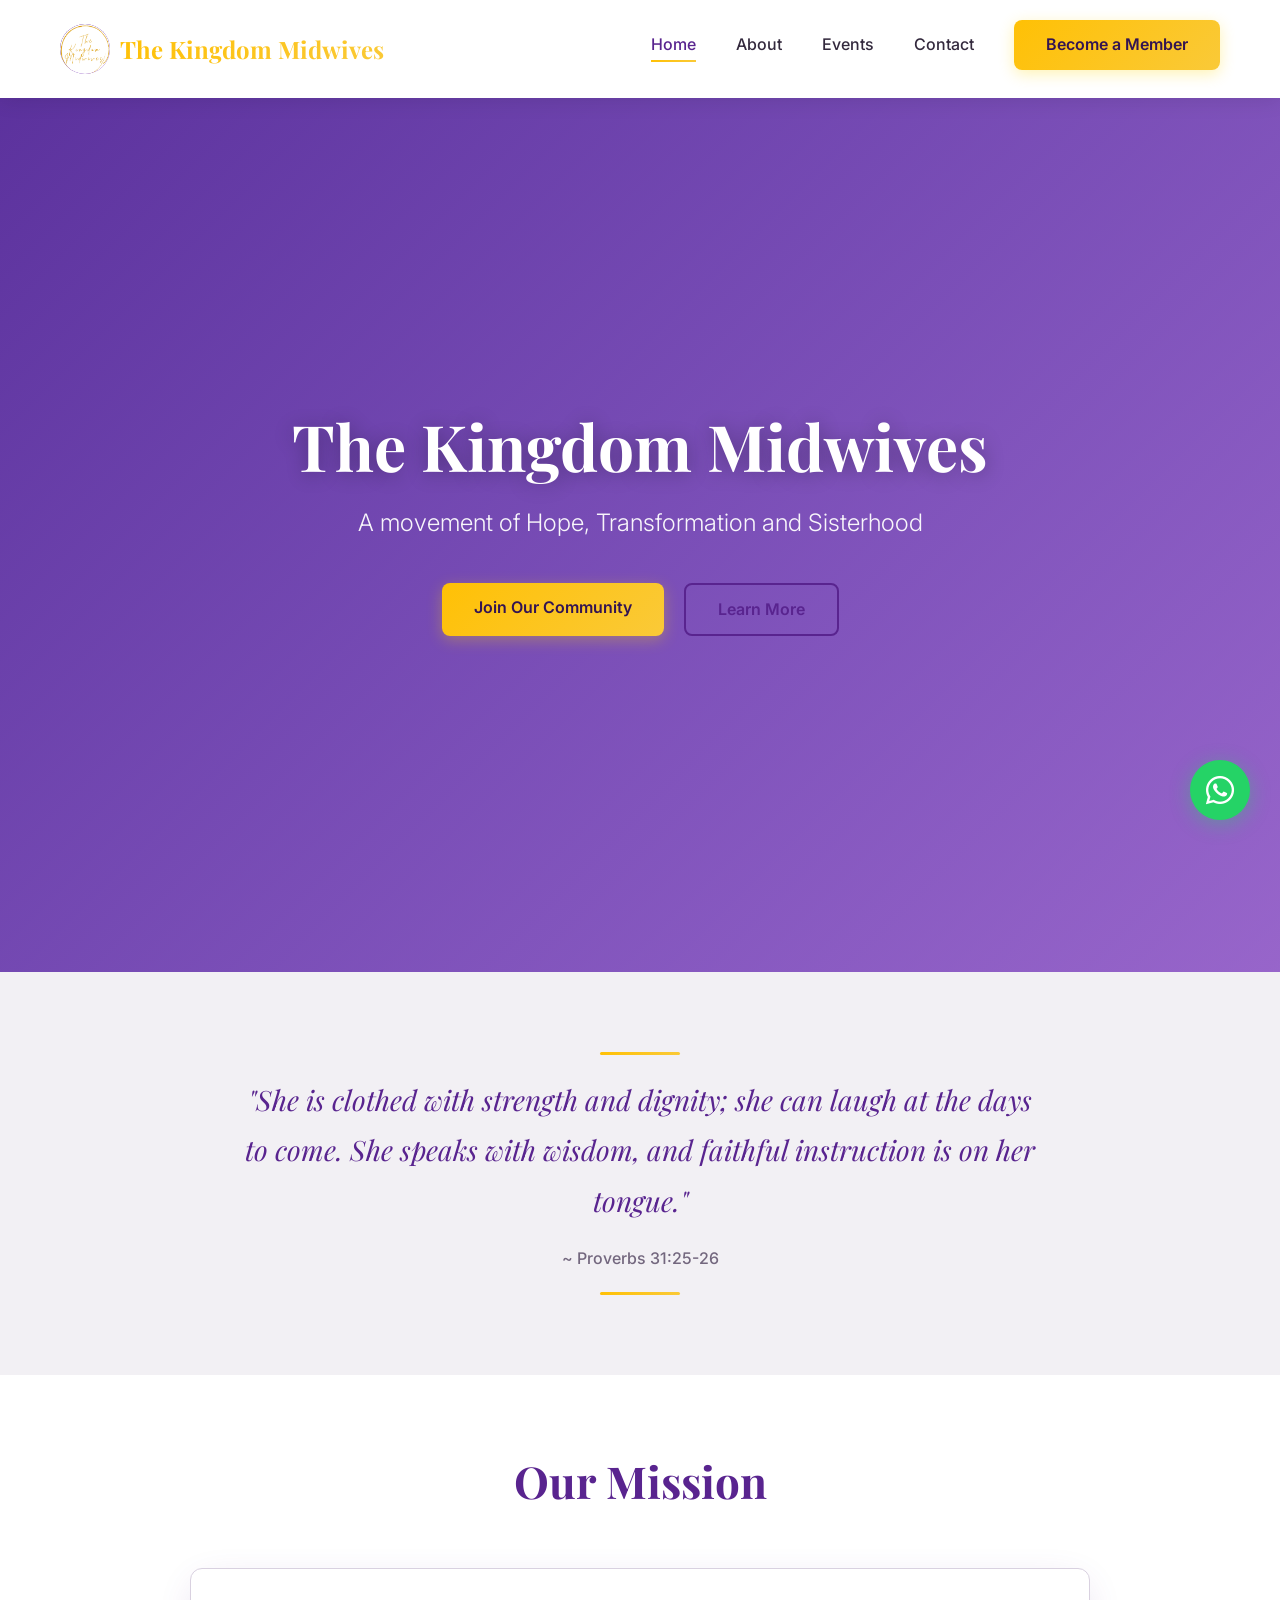
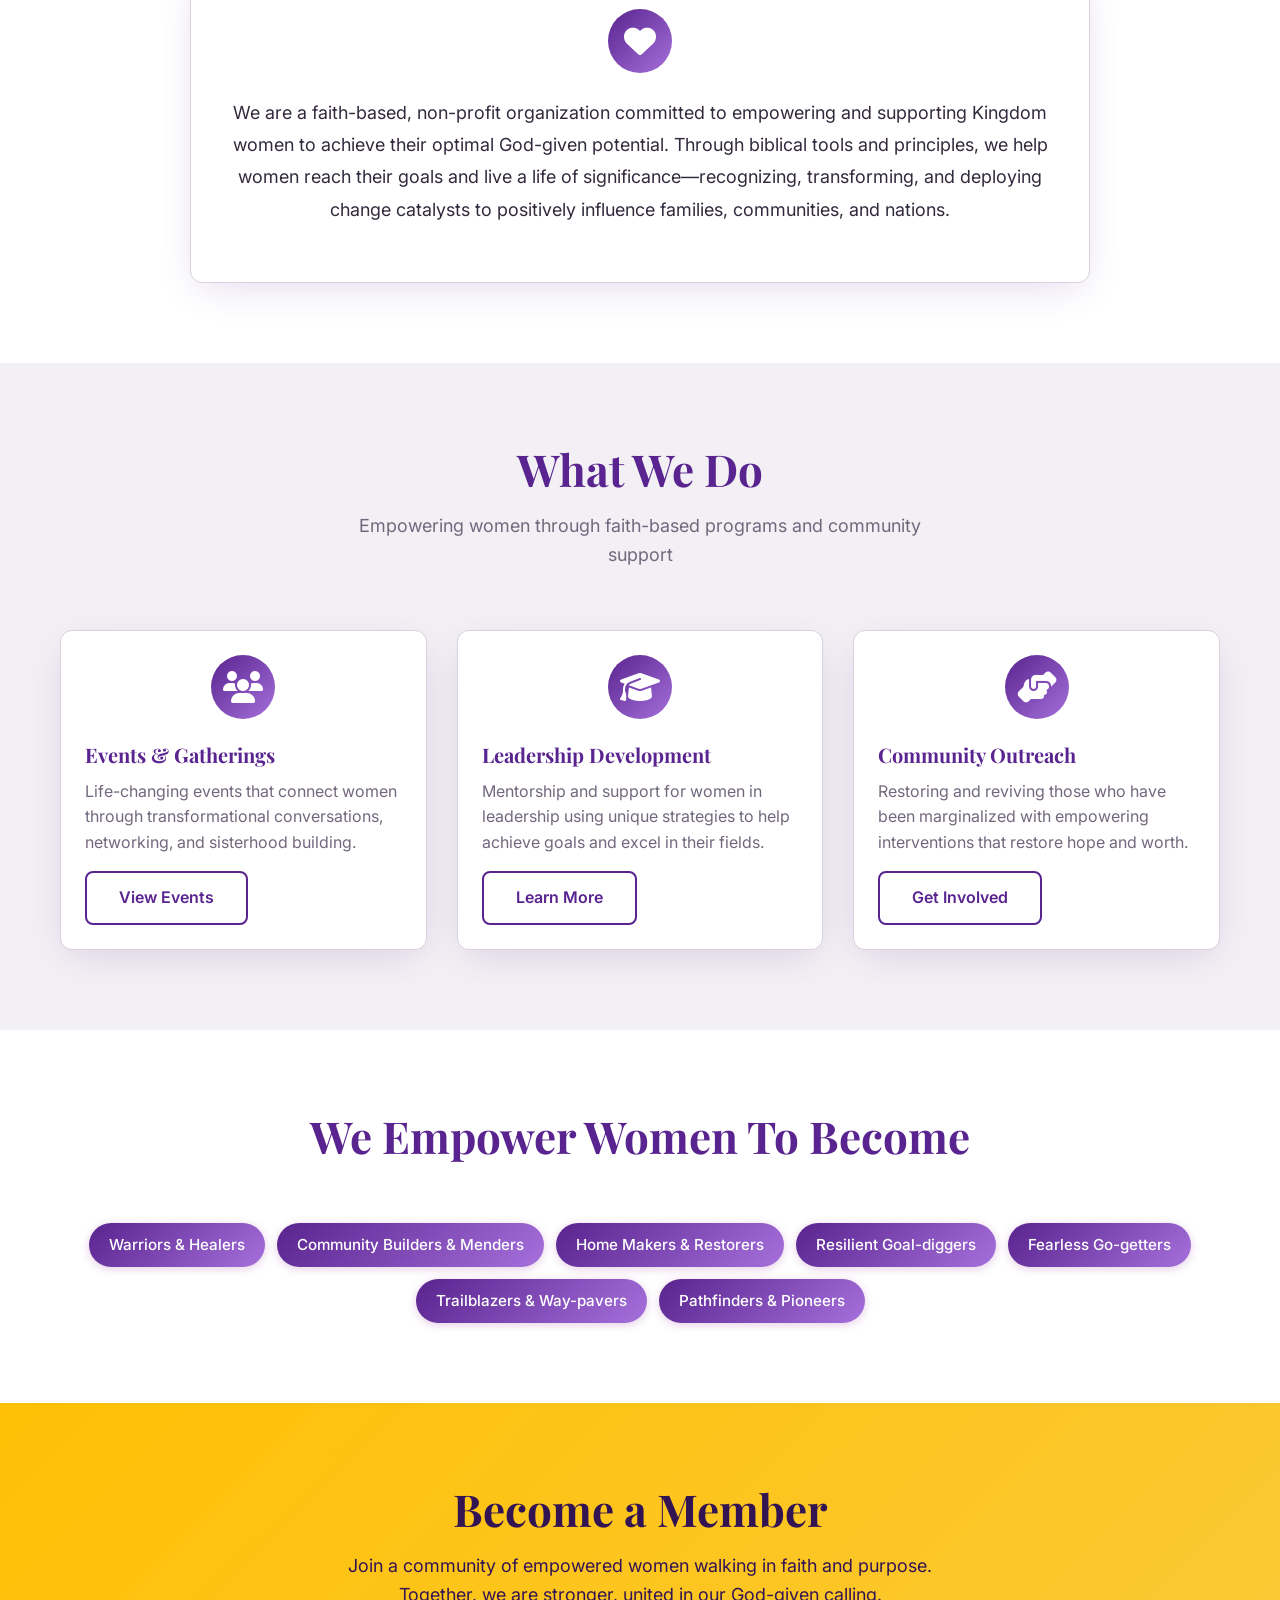
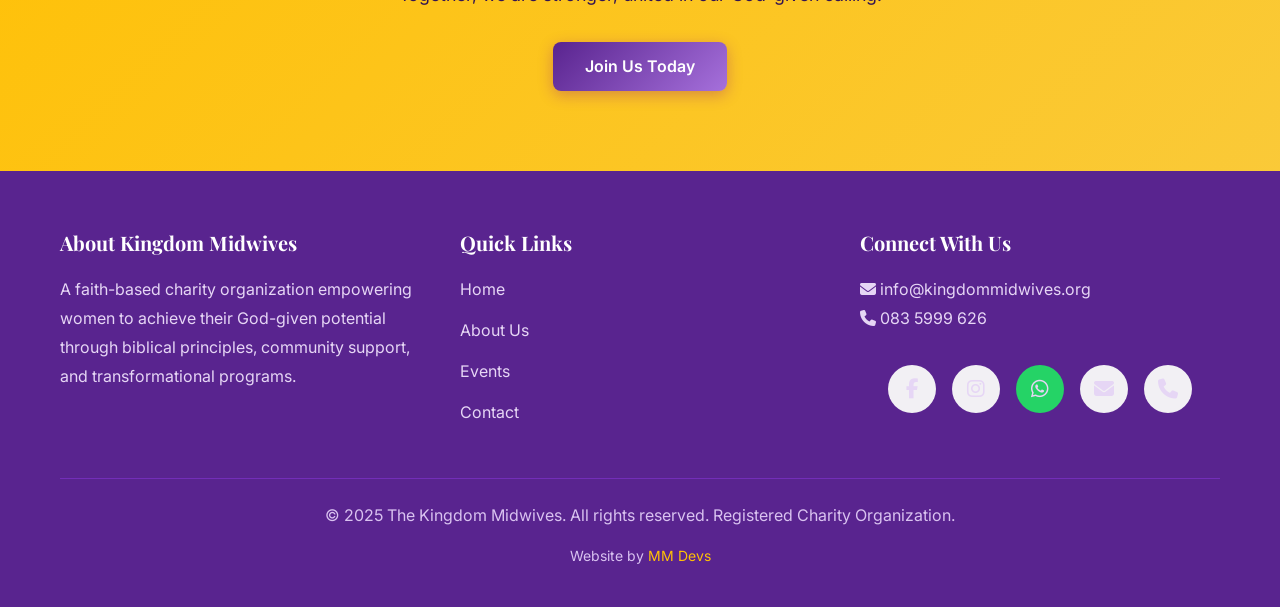
==== index.html @ 0df6bdac "Changes to be committed: 	new file:   .vscode/settings.json 	new file:   QUICK-START.md 	new file:  " ====
<!DOCTYPE html>
<html lang="en">
<head>
  <meta charset="UTF-8">
  <meta name="viewport" content="width=device-width, initial-scale=1.0">
  <meta name="description" content="Kingdom Midwives - Empowering women through faith, community, and service. A Christian charity NGO supporting women to achieve their God-given potential.">
  <meta name="keywords" content="Christian women's charity, women empowerment, faith-based NGO, Kingdom Midwives, women's ministry">
  <title>The Kingdom Midwives | A movement of Hope, Transformation and Sisterhood</title>

  <!-- Google Fonts -->
  <link href="https://fonts.googleapis.com/css2?family=Playfair+Display:wght@400;700&family=Inter:wght@300;400;600&display=swap" rel="stylesheet">

  <!-- Font Awesome Icons -->
  <link rel="stylesheet" href="https://cdnjs.cloudflare.com/ajax/libs/font-awesome/6.4.0/css/all.min.css">

  <!-- Stylesheets -->
  <link rel="stylesheet" href="css/styles.css">
  <link rel="stylesheet" href="css/responsive.css">
</head>
<body>

  <!-- Navigation Bar -->
  <nav class="navbar" role="navigation" aria-label="Main navigation">
    <div class="nav-container">
      <a href="index.html" class="nav-logo" aria-label="The Kingdom Midwives Home">
        <div class="logo-icon">
          <img src="assets/images/logos/logo.png" alt="The Kingdom Midwives Logo">
        </div>
        <span>The Kingdom Midwives</span>
      </a>

      <ul class="nav-menu" id="navMenu">
        <li><a href="index.html" class="nav-link active">Home</a></li>
        <li><a href="about.html" class="nav-link">About</a></li>
        <li><a href="events.html" class="nav-link">Events</a></li>
        <li><a href="contact.html" class="nav-link">Contact</a></li>
        <li><a href="contact.html" class="btn btn-secondary">Become a Member</a></li>
      </ul>

      <button class="mobile-menu-btn" id="mobileMenuBtn" aria-label="Toggle mobile menu" aria-expanded="false">
        <span></span>
        <span></span>
        <span></span>
      </button>
    </div>
  </nav>

  <!-- Hero Section -->
  <section class="hero" id="home">
    <div class="hero-background" aria-hidden="true"></div>
    <div class="hero-overlay" aria-hidden="true"></div>

    <div class="hero-content">
      <h1 class="hero-title">The Kingdom Midwives</h1>
      <p class="hero-subtitle">A movement of Hope, Transformation and Sisterhood</p>

      <div class="hero-cta">
        <a href="contact.html" class="btn btn-secondary">Join Our Community</a>
        <a href="about.html" class="btn btn-outline">Learn More</a>
      </div>
    </div>
  </section>

  <!-- Scripture Section -->
  <section class="scripture-section animate-on-scroll">
    <div class="container">
      <div class="accent-line"></div>
      <blockquote class="scripture-quote">
        "She is clothed with strength and dignity; she can laugh at the days to come.
        She speaks with wisdom, and faithful instruction is on her tongue."
      </blockquote>
      <p class="scripture-reference">~ Proverbs 31:25-26</p>
      <div class="accent-line"></div>
    </div>
  </section>

  <!-- Mission Statement Section -->
  <section class="section animate-on-scroll">
    <div class="container">
      <div class="section-header">
        <h2 class="section-title">Our Mission</h2>
      </div>

      <div class="mission-card card">
        <div class="mission-icon">
          <i class="fas fa-heart"></i>
        </div>
        <p class="mission-text">
          We are a faith-based, non-profit organization committed to empowering and supporting Kingdom women
          to achieve their optimal God-given potential. Through biblical tools and principles, we help women
          reach their goals and live a life of significance—recognizing, transforming, and deploying change
          catalysts to positively influence families, communities, and nations.
        </p>
      </div>
    </div>
  </section>

  <!-- What We Do Section -->
  <section class="section" style="background: hsl(var(--muted));">
    <div class="container">
      <div class="section-header">
        <h2 class="section-title">What We Do</h2>
        <p class="section-subtitle">
          Empowering women through faith-based programs and community support
        </p>
      </div>

      <div class="grid grid-3">
        <div class="card animate-on-scroll">
          <div class="mission-icon">
            <i class="fas fa-users"></i>
          </div>
          <h3 class="card-title">Events & Gatherings</h3>
          <p class="card-text">
            Life-changing events that connect women through transformational conversations,
            networking, and sisterhood building.
          </p>
          <a href="events.html" class="btn btn-outline">View Events</a>
        </div>

        <div class="card animate-on-scroll">
          <div class="mission-icon">
            <i class="fas fa-graduation-cap"></i>
          </div>
          <h3 class="card-title">Leadership Development</h3>
          <p class="card-text">
            Mentorship and support for women in leadership using unique strategies
            to help achieve goals and excel in their fields.
          </p>
          <a href="about.html#programs" class="btn btn-outline">Learn More</a>
        </div>

        <div class="card animate-on-scroll">
          <div class="mission-icon">
            <i class="fas fa-hands-helping"></i>
          </div>
          <h3 class="card-title">Community Outreach</h3>
          <p class="card-text">
            Restoring and reviving those who have been marginalized with empowering
            interventions that restore hope and worth.
          </p>
          <a href="about.html#programs" class="btn btn-outline">Get Involved</a>
        </div>
      </div>
    </div>
  </section>

  <!-- Vision Highlights -->
  <section class="section animate-on-scroll">
    <div class="container">
      <div class="section-header">
        <h2 class="section-title">We Empower Women To Become</h2>
      </div>

      <div class="badge-grid">
        <span class="badge">Warriors & Healers</span>
        <span class="badge">Community Builders & Menders</span>
        <span class="badge">Home Makers & Restorers</span>
        <span class="badge">Resilient Goal-diggers</span>
        <span class="badge">Fearless Go-getters</span>
        <span class="badge">Trailblazers & Way-pavers</span>
        <span class="badge">Pathfinders & Pioneers</span>
      </div>
    </div>
  </section>

  <!-- Call to Action Section -->
  <section class="cta-section animate-on-scroll">
    <div class="container">
      <h2>Become a Member</h2>
      <p class="cta-text">
        Join a community of empowered women walking in faith and purpose.
        Together, we are stronger, united in our God-given calling.
      </p>
      <a href="contact.html" class="btn btn-primary">Join Us Today</a>
    </div>
  </section>

  <!-- Footer -->
  <footer class="footer">
    <div class="container">
      <div class="footer-content">
        <!-- Column 1: About -->
        <div class="footer-section">
          <h3>About Kingdom Midwives</h3>
          <p>
            A faith-based charity organization empowering women to achieve their
            God-given potential through biblical principles, community support, and transformational programs.
          </p>
        </div>

        <!-- Column 2: Quick Links -->
        <div class="footer-section">
          <h3>Quick Links</h3>
          <ul class="footer-links">
            <li><a href="index.html">Home</a></li>
            <li><a href="about.html">About Us</a></li>
            <li><a href="events.html">Events</a></li>
            <li><a href="contact.html">Contact</a></li>
          </ul>
        </div>

        <!-- Column 3: Connect -->
        <div class="footer-section">
          <h3>Connect With Us</h3>
          <p>
            <i class="fas fa-envelope"></i> info@kingdommidwives.org<br>
            <i class="fas fa-phone"></i> 083 5999 626 
          </p>
          <div class="social-links">
            <a href="#" class="social-link" aria-label="Facebook">
              <i class="fab fa-facebook-f"></i>
            </a>
            <a href="#" class="social-link" aria-label="Instagram">
              <i class="fab fa-instagram"></i>
            </a>
            <a href="https://wa.me/27835999626" class="social-link" aria-label="WhatsApp" target="_blank" rel="noopener noreferrer" style="background: #25D366;">
              <i class="fab fa-whatsapp"></i>
            </a>
            <a href="mailto:info@kingdommidwives.org" class="social-link" aria-label="Email">
              <i class="fas fa-envelope"></i>
            </a>
            <a href="tel:+27835999626" class="social-link" aria-label="Phone">
              <i class="fas fa-phone"></i>
            </a>
          </div>
        </div>
      </div>

      <!-- Copyright Bar -->
      <div class="footer-bottom">
        <p>&copy; 2025 The Kingdom Midwives. All rights reserved. Registered Charity Organization.</p>
        <p style="margin-top: 8px; font-size: 0.875rem;">Website by <a href="https://mmdevs.co.za" target="_blank" rel="noopener noreferrer" style="color: hsl(var(--secondary)); text-decoration: none;">MM Devs</a></p>
      </div>
    </div>
  </footer>

  <!-- WhatsApp Float Button -->
  <a href="https://wa.me/27835999626?text=Hello%20The%20Kingdom%20Midwives!%20I%20would%20like%20to%20know%20more%20about%20your%20ministry."
     class="whatsapp-float"
     target="_blank"
     rel="noopener noreferrer"
     aria-label="Chat with us on WhatsApp">
    <span class="whatsapp-tooltip">Chat with us!</span>
    <i class="fab fa-whatsapp"></i>
  </a>

  <!-- JavaScript -->
  <script src="js/main.js"></script>

</body>
</html>
---- css/styles.css ----
/* ========================================
   Kingdom Midwives - Main Stylesheet
   ======================================== */

/* ========================================
   Design System & CSS Variables
   ======================================== */
:root {
  /* Primary Colors */
  --primary: 270 60% 35%;           /* Royal Purple */
  --primary-foreground: 0 0% 100%;  /* White text on purple */
  --primary-light: 270 60% 65%;     /* Lighter purple for gradients */

  /* Secondary Colors */
  --secondary: 45 100% 51%;         /* Gold */
  --secondary-foreground: 270 60% 20%; /* Dark purple text on gold */

  /* Accent */
  --accent: 45 95% 60%;             /* Light gold accent */
  --accent-foreground: 270 60% 20%;

  /* Neutrals */
  --background: 0 0% 100%;          /* White */
  --foreground: 270 20% 20%;        /* Dark text */
  --muted: 270 15% 95%;             /* Very light purple */
  --muted-foreground: 270 10% 45%;  /* Muted text */
  --border: 270 20% 85%;            /* Light border */

  /* Card */
  --card: 0 0% 100%;
  --card-foreground: 270 20% 20%;

  /* Design Tokens */
  --radius: 8px;
  --shadow-elegant: 0 10px 40px -10px hsl(270 60% 35% / 0.2);
  --shadow-glow: 0 0 40px hsl(270 60% 65% / 0.4);
  --gradient-primary: linear-gradient(135deg, hsl(270 60% 35%), hsl(270 60% 65%));
  --gradient-gold: linear-gradient(135deg, hsl(45 100% 51%), hsl(45 95% 60%));
  --transition-smooth: all 0.3s cubic-bezier(0.4, 0, 0.2, 1);

  /* Spacing */
  --section-padding: 80px;
  --component-spacing: 20px;
  --max-width: 1200px;
}

/* ========================================
   Base Styles & Reset
   ======================================== */
* {
  margin: 0;
  padding: 0;
  box-sizing: border-box;
}

html {
  scroll-behavior: smooth;
}

body {
  font-family: 'Inter', -apple-system, BlinkMacSystemFont, 'Segoe UI', sans-serif;
  font-size: 16px;
  line-height: 1.6;
  color: hsl(var(--foreground));
  background: hsl(var(--background));
  overflow-x: hidden;
}

/* ========================================
   Typography
   ======================================== */
h1, h2, h3, h4, h5, h6 {
  font-family: 'Playfair Display', Georgia, serif;
  font-weight: 700;
  line-height: 1.2;
  color: hsl(var(--primary));
  margin-bottom: 1rem;
}

h1 { font-size: 3.5rem; }
h2 { font-size: 2.75rem; }
h3 { font-size: 2rem; }
h4 { font-size: 1.5rem; }
h5 { font-size: 1.25rem; }
h6 { font-size: 1rem; }

p {
  margin-bottom: 1rem;
  font-weight: 400;
}

a {
  text-decoration: none;
  color: inherit;
  transition: var(--transition-smooth);
}

ul, ol {
  margin-left: 1.5rem;
  margin-bottom: 1rem;
}

li {
  margin-bottom: 0.5rem;
}

/* ========================================
   Layout Utilities
   ======================================== */
.container {
  max-width: var(--max-width);
  margin: 0 auto;
  padding: 0 20px;
}

.section {
  padding: var(--section-padding) 0;
}

.section-header {
  text-align: center;
  margin-bottom: 60px;
}

.section-title {
  margin-bottom: 16px;
}

.section-subtitle {
  font-size: 1.125rem;
  color: hsl(var(--muted-foreground));
  max-width: 600px;
  margin: 0 auto;
}

/* Gold Accent Line */
.accent-line {
  width: 80px;
  height: 3px;
  background: var(--gradient-gold);
  margin: 20px auto;
  border-radius: 2px;
}

/* ========================================
   Navigation Bar
   ======================================== */
.navbar {
  position: fixed;
  top: 0;
  left: 0;
  right: 0;
  background: hsl(var(--background));
  box-shadow: 0 2px 20px rgba(0, 0, 0, 0.1);
  z-index: 1000;
  transition: var(--transition-smooth);
}

.navbar.scrolled {
  box-shadow: 0 4px 30px rgba(0, 0, 0, 0.15);
}

.nav-container {
  display: flex;
  justify-content: space-between;
  align-items: center;
  padding: 20px;
  max-width: var(--max-width);
  margin: 0 auto;
}

.nav-logo {
  font-family: 'Playfair Display', serif;
  font-size: 1.5rem;
  font-weight: 700;
  display: flex;
  align-items: center;
  gap: 10px;
}

.nav-logo span {
  background: var(--gradient-gold);
  -webkit-background-clip: text;
  -webkit-text-fill-color: transparent;
  background-clip: text;
}

.nav-logo .logo-icon {
  width: 50px;
  height: 50px;
  background: var(--gradient-primary);
  border-radius: 50%;
  display: flex;
  align-items: center;
  justify-content: center;
  color: white;
  overflow: hidden;
  flex-shrink: 0;
}

.nav-logo .logo-icon img {
  width: 100%;
  height: 100%;
  object-fit: cover;
  border-radius: 50%;
}

.nav-menu {
  display: flex;
  list-style: none;
  gap: 40px;
  margin: 0;
  align-items: center;
}

.nav-link {
  font-weight: 500;
  color: hsl(var(--foreground));
  padding: 8px 0;
  position: relative;
}

.nav-link::after {
  content: '';
  position: absolute;
  bottom: 0;
  left: 0;
  width: 0;
  height: 2px;
  background: var(--gradient-gold);
  transition: width 0.3s ease;
}

.nav-link:hover::after,
.nav-link.active::after {
  width: 100%;
}

.nav-link.active {
  color: hsl(var(--primary));
}

/* Mobile Menu Button */
.mobile-menu-btn {
  display: none;
  flex-direction: column;
  gap: 5px;
  background: none;
  border: none;
  cursor: pointer;
  padding: 5px;
}

.mobile-menu-btn span {
  width: 25px;
  height: 3px;
  background: hsl(var(--primary));
  border-radius: 2px;
  transition: var(--transition-smooth);
}

.mobile-menu-btn.active span:nth-child(1) {
  transform: rotate(45deg) translate(8px, 8px);
}

.mobile-menu-btn.active span:nth-child(2) {
  opacity: 0;
}

.mobile-menu-btn.active span:nth-child(3) {
  transform: rotate(-45deg) translate(7px, -7px);
}

/* ========================================
   Buttons
   ======================================== */
.btn {
  display: inline-block;
  padding: 12px 32px;
  border-radius: var(--radius);
  font-weight: 600;
  font-size: 1rem;
  text-align: center;
  cursor: pointer;
  border: none;
  transition: var(--transition-smooth);
  font-family: 'Inter', sans-serif;
}

.btn-primary {
  background: var(--gradient-primary);
  color: hsl(var(--primary-foreground));
  box-shadow: 0 4px 15px rgba(128, 0, 128, 0.3);
}

.btn-primary:hover {
  transform: translateY(-2px);
  box-shadow: 0 6px 20px rgba(128, 0, 128, 0.4);
}

.btn-secondary {
  background: var(--gradient-gold);
  color: hsl(var(--secondary-foreground));
  box-shadow: 0 4px 15px rgba(255, 215, 0, 0.3);
}

.btn-secondary:hover {
  transform: translateY(-2px);
  box-shadow: 0 6px 20px rgba(255, 215, 0, 0.4);
}

.btn-outline {
  background: transparent;
  color: hsl(var(--primary));
  border: 2px solid hsl(var(--primary));
}

.btn-outline:hover {
  background: hsl(var(--primary));
  color: hsl(var(--primary-foreground));
}

/* ========================================
   Cards
   ======================================== */
.card {
  background: hsl(var(--card));
  border-radius: 12px;
  padding: 24px;
  box-shadow: var(--shadow-elegant);
  transition: var(--transition-smooth);
  border: 1px solid hsl(var(--border));
}

.card:hover {
  transform: translateY(-5px);
  box-shadow: 0 15px 50px -10px hsl(270 60% 35% / 0.3);
}

.card-image {
  width: 100%;
  height: 200px;
  object-fit: cover;
  border-radius: 8px;
  margin-bottom: 16px;
}

.card-title {
  font-size: 1.25rem;
  margin-bottom: 12px;
}

.card-text {
  color: hsl(var(--muted-foreground));
  margin-bottom: 16px;
}

/* ========================================
   Hero Section
   ======================================== */
.hero {
  position: relative;
  height: 100vh;
  display: flex;
  align-items: center;
  justify-content: center;
  text-align: center;
  color: white;
  overflow: hidden;
  margin-top: 72px;
}

.hero-background {
  position: absolute;
  top: 0;
  left: 0;
  width: 100%;
  height: 100%;
  background: linear-gradient(135deg, #667eea 0%, #764ba2 100%);
  z-index: -2;
}

.hero-overlay {
  position: absolute;
  top: 0;
  left: 0;
  width: 100%;
  height: 100%;
  background: linear-gradient(135deg, hsl(270 60% 35% / 0.85), hsl(270 60% 65% / 0.7));
  z-index: -1;
}

.hero-content {
  max-width: 800px;
  padding: 0 20px;
  animation: fadeInUp 1s ease-out;
}

.hero-title {
  font-size: 4rem;
  color: white;
  margin-bottom: 20px;
  text-shadow: 0 2px 20px rgba(0, 0, 0, 0.3);
}

.hero-subtitle {
  font-size: 1.5rem;
  margin-bottom: 40px;
  font-family: 'Inter', sans-serif;
  font-weight: 300;
  opacity: 0.95;
}

.hero-cta {
  display: flex;
  gap: 20px;
  justify-content: center;
  flex-wrap: wrap;
}

/* ========================================
   Grid Layouts
   ======================================== */
.grid {
  display: grid;
  gap: 30px;
}

.grid-2 {
  grid-template-columns: repeat(2, 1fr);
}

.grid-3 {
  grid-template-columns: repeat(3, 1fr);
}

.grid-4 {
  grid-template-columns: repeat(4, 1fr);
}

/* ========================================
   Scripture Section
   ======================================== */
.scripture-section {
  background: hsl(var(--muted));
  padding: 60px 0;
  text-align: center;
}

.scripture-quote {
  font-family: 'Playfair Display', serif;
  font-size: 1.75rem;
  font-style: italic;
  color: hsl(var(--primary));
  max-width: 800px;
  margin: 0 auto;
  line-height: 1.8;
}

.scripture-reference {
  font-family: 'Inter', sans-serif;
  font-size: 1rem;
  color: hsl(var(--muted-foreground));
  margin-top: 20px;
  font-weight: 500;
}

/* ========================================
   Mission Section
   ======================================== */
.mission-card {
  max-width: 900px;
  margin: 0 auto;
  text-align: center;
  padding: 40px;
}

.mission-icon {
  width: 64px;
  height: 64px;
  margin: 0 auto 24px;
  background: var(--gradient-primary);
  border-radius: 50%;
  display: flex;
  align-items: center;
  justify-content: center;
  color: white;
  font-size: 32px;
}

.mission-text {
  font-size: 1.125rem;
  line-height: 1.8;
  color: hsl(var(--foreground));
}

/* ========================================
   CTA Section
   ======================================== */
.cta-section {
  background: var(--gradient-gold);
  padding: 80px 0;
  text-align: center;
}

.cta-section h2 {
  color: hsl(var(--secondary-foreground));
  margin-bottom: 16px;
}

.cta-text {
  font-size: 1.125rem;
  color: hsl(var(--secondary-foreground));
  margin-bottom: 32px;
  max-width: 600px;
  margin-left: auto;
  margin-right: auto;
}

/* ========================================
   Team Section
   ======================================== */
.team-member {
  text-align: center;
}

.team-photo {
  width: 200px;
  height: 200px;
  border-radius: 50%;
  object-fit: cover;
  margin: 0 auto 16px;
  border: 4px solid hsl(var(--primary));
  box-shadow: var(--shadow-elegant);
}

.team-name {
  font-size: 1.25rem;
  margin-bottom: 8px;
}

.team-role {
  color: hsl(var(--muted-foreground));
  font-size: 0.95rem;
}

/* ========================================
   Event Cards
   ======================================== */
.event-card {
  display: flex;
  flex-direction: column;
  height: 100%;
}

.event-image {
  width: 100%;
  height: 250px;
  object-fit: cover;
  border-radius: 8px;
  margin-bottom: 20px;
}

.event-date {
  display: inline-block;
  background: var(--gradient-primary);
  color: white;
  padding: 6px 16px;
  border-radius: 20px;
  font-size: 0.875rem;
  margin-bottom: 12px;
  font-weight: 600;
}

.event-location {
  color: hsl(var(--muted-foreground));
  font-size: 0.95rem;
  margin-bottom: 12px;
  display: flex;
  align-items: center;
  gap: 8px;
}

.event-description {
  flex-grow: 1;
  margin-bottom: 20px;
}

/* ========================================
   Contact Form
   ======================================== */
.contact-section {
  display: grid;
  grid-template-columns: 1fr 1fr;
  gap: 60px;
  align-items: start;
}

.form-group {
  margin-bottom: 24px;
}

.form-label {
  display: block;
  margin-bottom: 8px;
  font-weight: 500;
  color: hsl(var(--foreground));
}

.form-input,
.form-textarea,
.form-select {
  width: 100%;
  padding: 12px;
  border: 1px solid hsl(var(--border));
  border-radius: var(--radius);
  font-family: 'Inter', sans-serif;
  font-size: 1rem;
  transition: var(--transition-smooth);
  background: hsl(var(--background));
}

.form-input:focus,
.form-textarea:focus,
.form-select:focus {
  outline: none;
  border-color: hsl(var(--primary));
  box-shadow: 0 0 0 3px hsl(270 60% 35% / 0.1);
}

.form-textarea {
  min-height: 150px;
  resize: vertical;
}

.form-error {
  color: #dc2626;
  font-size: 0.875rem;
  margin-top: 4px;
  display: none;
}

.form-error.active {
  display: block;
}

/* Contact Info Card */
.contact-info-card {
  position: sticky;
  top: 100px;
}

.contact-info-item {
  display: flex;
  align-items: start;
  gap: 16px;
  margin-bottom: 24px;
}

.contact-icon {
  width: 48px;
  height: 48px;
  background: var(--gradient-primary);
  border-radius: 50%;
  display: flex;
  align-items: center;
  justify-content: center;
  color: white;
  font-size: 20px;
  flex-shrink: 0;
}

.contact-info-text h4 {
  font-size: 1rem;
  margin-bottom: 4px;
}

.contact-info-text p {
  margin: 0;
  color: hsl(var(--muted-foreground));
}

/* ========================================
   Social Media Links
   ======================================== */
.social-links {
  display: flex;
  gap: 16px;
  justify-content: center;
  margin-top: 32px;
}

.social-link {
  width: 48px;
  height: 48px;
  border-radius: 50%;
  background: hsl(var(--muted));
  display: flex;
  align-items: center;
  justify-content: center;
  color: hsl(var(--primary));
  font-size: 20px;
  transition: var(--transition-smooth);
}

.social-link:hover {
  background: var(--gradient-primary);
  color: white;
  transform: translateY(-3px);
  box-shadow: var(--shadow-elegant);
}

/* ========================================
   Footer
   ======================================== */
.footer {
  background: hsl(var(--primary));
  color: hsl(var(--primary-foreground));
  padding: 60px 0 0;
}

.footer-content {
  display: grid;
  grid-template-columns: repeat(3, 1fr);
  gap: 40px;
  margin-bottom: 40px;
}

.footer-section h3 {
  color: hsl(var(--primary-foreground));
  font-size: 1.25rem;
  margin-bottom: 20px;
}

.footer-section p,
.footer-section a {
  color: hsl(270 60% 90%);
  line-height: 1.8;
}

.footer-links {
  list-style: none;
  margin: 0;
}

.footer-links li {
  margin-bottom: 12px;
}

.footer-links a:hover {
  color: hsl(var(--secondary));
}

.footer-bottom {
  border-top: 1px solid hsl(270 60% 45%);
  padding: 24px 0;
  text-align: center;
  color: hsl(270 60% 85%);
}

/* ========================================
   Badges / Pills
   ======================================== */
.badge-grid {
  display: flex;
  flex-wrap: wrap;
  gap: 12px;
  justify-content: center;
}

.badge {
  background: var(--gradient-primary);
  color: white;
  padding: 10px 20px;
  border-radius: 25px;
  font-size: 0.95rem;
  font-weight: 500;
  box-shadow: 0 2px 10px rgba(128, 0, 128, 0.2);
}

/* ========================================
   Animations
   ======================================== */
@keyframes fadeInUp {
  from {
    opacity: 0;
    transform: translateY(30px);
  }
  to {
    opacity: 1;
    transform: translateY(0);
  }
}

@keyframes fadeIn {
  from {
    opacity: 0;
  }
  to {
    opacity: 1;
  }
}

.fade-in {
  animation: fadeIn 0.8s ease-out;
}

.animate-on-scroll {
  opacity: 0;
  transform: translateY(20px);
  transition: opacity 0.6s ease-out, transform 0.6s ease-out;
}

.animate-on-scroll.fade-in {
  opacity: 1;
  transform: translateY(0);
}

/* ========================================
   WhatsApp Integration
   ======================================== */
.whatsapp-float {
  position: fixed;
  bottom: 80px;
  right: 30px;
  width: 60px;
  height: 60px;
  background: #25D366;
  border-radius: 50%;
  display: flex;
  align-items: center;
  justify-content: center;
  box-shadow: 0 4px 20px rgba(37, 211, 102, 0.4);
  z-index: 998;
  transition: var(--transition-smooth);
  cursor: pointer;
  text-decoration: none;
  animation: whatsapp-pulse 2s infinite;
}

.whatsapp-float:hover {
  transform: scale(1.1) translateY(-3px);
  box-shadow: 0 6px 25px rgba(37, 211, 102, 0.5);
}

.whatsapp-float i {
  color: white;
  font-size: 32px;
}

.whatsapp-tooltip {
  position: absolute;
  right: 70px;
  top: 50%;
  transform: translateY(-50%);
  background: white;
  padding: 8px 16px;
  border-radius: 8px;
  box-shadow: 0 2px 10px rgba(0, 0, 0, 0.1);
  white-space: nowrap;
  opacity: 0;
  visibility: hidden;
  transition: var(--transition-smooth);
  font-size: 0.9rem;
  color: hsl(var(--foreground));
  font-weight: 500;
}

.whatsapp-float:hover .whatsapp-tooltip {
  opacity: 1;
  visibility: visible;
  right: 75px;
}

@keyframes whatsapp-pulse {
  0%, 100% {
    box-shadow: 0 4px 20px rgba(37, 211, 102, 0.4);
  }
  50% {
    box-shadow: 0 4px 30px rgba(37, 211, 102, 0.7);
  }
}

/* WhatsApp Link in Contact Info */
.whatsapp-link {
  color: #25D366;
  transition: var(--transition-smooth);
  display: inline-flex;
  align-items: center;
  gap: 8px;
}

.whatsapp-link:hover {
  color: #128C7E;
  transform: translateX(3px);
}

/* ========================================
   Utility Classes
   ======================================== */
.text-center { text-align: center; }
.text-left { text-align: left; }
.text-right { text-align: right; }

.mt-1 { margin-top: 8px; }
.mt-2 { margin-top: 16px; }
.mt-3 { margin-top: 24px; }
.mt-4 { margin-top: 32px; }
.mt-5 { margin-top: 40px; }

.mb-1 { margin-bottom: 8px; }
.mb-2 { margin-bottom: 16px; }
.mb-3 { margin-bottom: 24px; }
.mb-4 { margin-bottom: 32px; }
.mb-5 { margin-bottom: 40px; }

.flex { display: flex; }
.flex-center { display: flex; justify-content: center; align-items: center; }
.gap-1 { gap: 8px; }
.gap-2 { gap: 16px; }
.gap-3 { gap: 24px; }

.hidden { display: none; }

/* ========================================
   Accessibility
   ======================================== */
.sr-only {
  position: absolute;
  width: 1px;
  height: 1px;
  padding: 0;
  margin: -1px;
  overflow: hidden;
  clip: rect(0, 0, 0, 0);
  white-space: nowrap;
  border-width: 0;
}

/* Focus styles for keyboard navigation */
a:focus-visible,
button:focus-visible,
input:focus-visible,
textarea:focus-visible,
select:focus-visible {
  outline: 3px solid hsl(var(--secondary));
  outline-offset: 2px;
}

/* ========================================
   Programs List
   ======================================== */
.programs-list {
  max-width: 900px;
  margin: 0 auto;
}

.program-item {
  margin-bottom: 40px;
  padding-bottom: 40px;
  border-bottom: 1px solid hsl(var(--border));
}

.program-item:last-child {
  border-bottom: none;
}

.program-number {
  display: inline-block;
  width: 40px;
  height: 40px;
  background: var(--gradient-primary);
  color: white;
  border-radius: 50%;
  text-align: center;
  line-height: 40px;
  font-weight: 700;
  margin-bottom: 16px;
}

.program-title {
  font-size: 1.5rem;
  margin-bottom: 12px;
}

.program-description {
  color: hsl(var(--foreground));
  line-height: 1.8;
}

.program-scripture {
  font-style: italic;
  color: hsl(var(--muted-foreground));
  margin-top: 12px;
  padding-left: 20px;
  border-left: 3px solid hsl(var(--secondary));
}
---- css/responsive.css ----
/* ========================================
   Kingdom Midwives - Responsive Styles
   Mobile-First Responsive Design
   ======================================== */

/* ========================================
   Tablet Styles (768px and below)
   ======================================== */
@media (max-width: 768px) {
  /* Typography adjustments */
  h1 { font-size: 2.5rem; }
  h2 { font-size: 2rem; }
  h3 { font-size: 1.5rem; }
  h4 { font-size: 1.25rem; }

  /* Hero Section */
  .hero {
    height: 80vh;
    margin-top: 60px;
  }

  .hero-title {
    font-size: 2.5rem;
  }

  .hero-subtitle {
    font-size: 1.125rem;
  }

  .hero-cta {
    flex-direction: column;
    align-items: center;
  }

  /* Navigation */
  .nav-menu {
    position: fixed;
    top: 72px;
    left: -100%;
    width: 100%;
    height: calc(100vh - 72px);
    background: hsl(var(--background));
    flex-direction: column;
    padding: 40px 20px;
    gap: 20px;
    transition: left 0.3s ease;
    box-shadow: 0 10px 30px rgba(0, 0, 0, 0.1);
    align-items: flex-start;
  }

  .nav-menu.active {
    left: 0;
  }

  .mobile-menu-btn {
    display: flex;
  }

  .nav-link {
    font-size: 1.125rem;
    width: 100%;
  }

  /* Grids */
  .grid-2,
  .grid-3,
  .grid-4 {
    grid-template-columns: 1fr;
  }

  /* Contact Section */
  .contact-section {
    grid-template-columns: 1fr;
    gap: 40px;
  }

  .contact-info-card {
    position: static;
  }

  /* Footer */
  .footer-content {
    grid-template-columns: 1fr;
    gap: 40px;
  }

  /* Section Padding */
  :root {
    --section-padding: 60px;
  }

  /* Cards */
  .card {
    padding: 20px;
  }

  /* Scripture Quote */
  .scripture-quote {
    font-size: 1.375rem;
  }

  /* Team Photos */
  .team-photo {
    width: 150px;
    height: 150px;
  }

  /* CTA Section */
  .cta-section {
    padding: 60px 0;
  }

  /* Event Cards */
  .event-image {
    height: 200px;
  }

  /* Programs */
  .program-item {
    margin-bottom: 32px;
    padding-bottom: 32px;
  }
}

/* ========================================
   Mobile Styles (480px and below)
   ======================================== */
@media (max-width: 480px) {
  /* Typography */
  h1 { font-size: 2rem; }
  h2 { font-size: 1.75rem; }
  h3 { font-size: 1.25rem; }

  /* Container */
  .container {
    padding: 0 16px;
  }

  /* Hero */
  .hero-title {
    font-size: 2rem;
  }

  .hero-subtitle {
    font-size: 1rem;
  }

  /* Buttons */
  .btn {
    padding: 10px 24px;
    font-size: 0.95rem;
    width: 100%;
  }

  .hero-cta .btn {
    width: 100%;
  }

  /* Nav Logo */
  .nav-logo {
    font-size: 1.25rem;
  }

  /* Section Header */
  .section-header {
    margin-bottom: 40px;
  }

  .section-title {
    font-size: 1.75rem;
  }

  .section-subtitle {
    font-size: 1rem;
  }

  /* Cards */
  .card {
    padding: 16px;
  }

  /* Team */
  .team-photo {
    width: 120px;
    height: 120px;
  }

  /* Social Links */
  .social-links {
    gap: 12px;
  }

  .social-link {
    width: 42px;
    height: 42px;
    font-size: 18px;
  }

  /* Footer */
  .footer {
    padding: 40px 0 0;
  }

  .footer-section h3 {
    font-size: 1.125rem;
  }

  /* Mission Card */
  .mission-card {
    padding: 24px 16px;
  }

  .mission-text {
    font-size: 1rem;
  }

  /* Scripture */
  .scripture-quote {
    font-size: 1.125rem;
  }

  /* Badge Grid */
  .badge-grid {
    gap: 8px;
  }

  .badge {
    font-size: 0.875rem;
    padding: 8px 16px;
  }

  /* Contact Info */
  .contact-icon {
    width: 40px;
    height: 40px;
    font-size: 18px;
  }

  /* Event Cards */
  .event-image {
    height: 180px;
  }

  /* Section Padding */
  :root {
    --section-padding: 40px;
  }

  /* Form */
  .form-input,
  .form-textarea,
  .form-select {
    font-size: 16px; /* Prevents zoom on iOS */
  }

  /* WhatsApp Float Button */
  .whatsapp-float {
    width: 50px;
    height: 50px;
    bottom: 70px;
    right: 20px;
  }

  .whatsapp-float i {
    font-size: 26px;
  }

  .whatsapp-tooltip {
    display: none; /* Hide tooltip on mobile */
  }
}

/* ========================================
   Large Desktop (1400px and above)
   ======================================== */
@media (min-width: 1400px) {
  :root {
    --max-width: 1320px;
  }

  .hero-title {
    font-size: 4.5rem;
  }

  h2 {
    font-size: 3rem;
  }
}

/* ========================================
   Print Styles
   ======================================== */
@media print {
  .navbar,
  .mobile-menu-btn,
  .hero-cta,
  .cta-section,
  .footer,
  .btn {
    display: none;
  }

  body {
    color: black;
    background: white;
  }

  a {
    text-decoration: underline;
  }

  .card {
    box-shadow: none;
    border: 1px solid #ddd;
    page-break-inside: avoid;
  }
}

/* ========================================
   Reduced Motion
   ======================================== */
@media (prefers-reduced-motion: reduce) {
  *,
  *::before,
  *::after {
    animation-duration: 0.01ms !important;
    animation-iteration-count: 1 !important;
    transition-duration: 0.01ms !important;
  }

  html {
    scroll-behavior: auto;
  }
}

/* ========================================
   Dark Mode Support (Optional)
   ======================================== */
@media (prefers-color-scheme: dark) {
  /* Uncomment to enable dark mode */
  /*
  :root {
    --background: 270 20% 10%;
    --foreground: 0 0% 95%;
    --card: 270 20% 15%;
    --card-foreground: 0 0% 95%;
    --muted: 270 15% 20%;
    --muted-foreground: 270 10% 70%;
    --border: 270 20% 25%;
  }

  .hero-background {
    filter: brightness(0.7);
  }
  */
}

/* ========================================
   Landscape Mobile Adjustments
   ======================================== */
@media (max-height: 500px) and (orientation: landscape) {
  .hero {
    height: auto;
    min-height: 100vh;
    padding: 100px 0 60px;
  }

  .nav-menu {
    height: auto;
    max-height: calc(100vh - 72px);
    overflow-y: auto;
  }
}
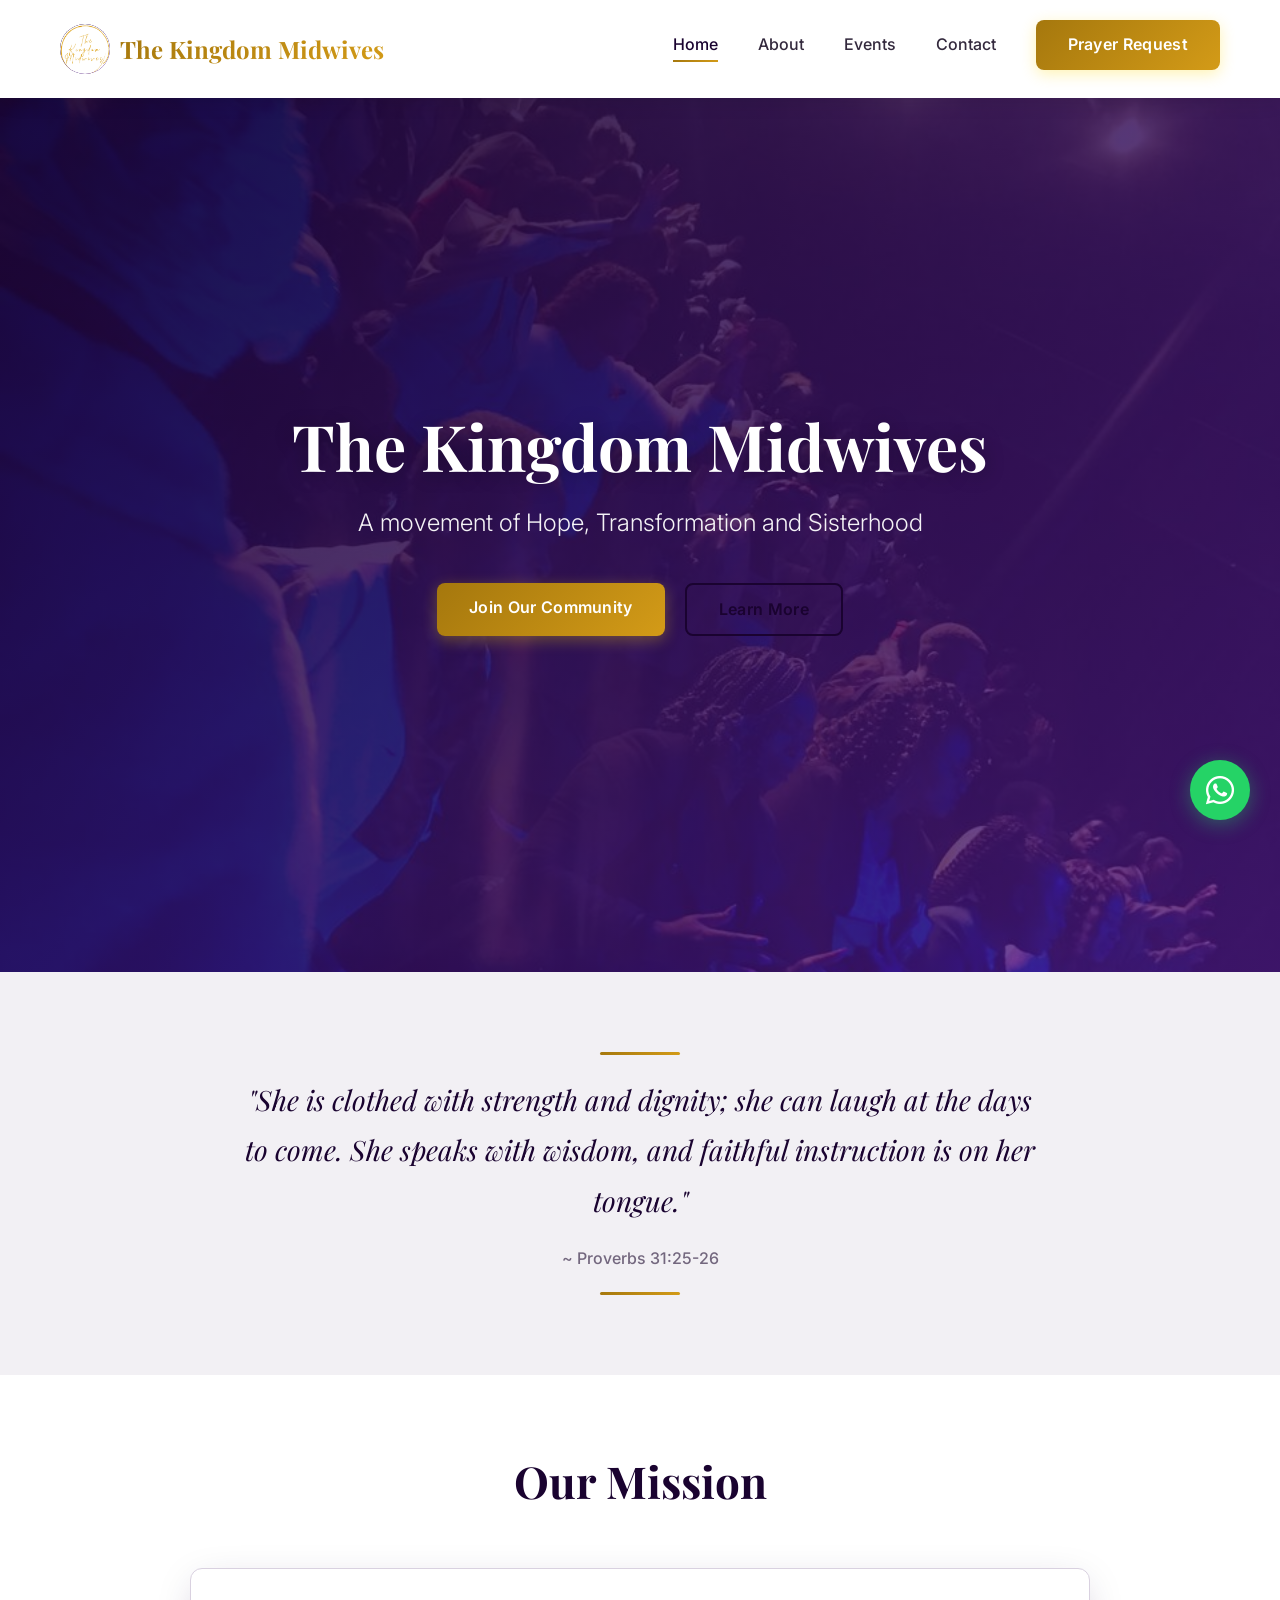
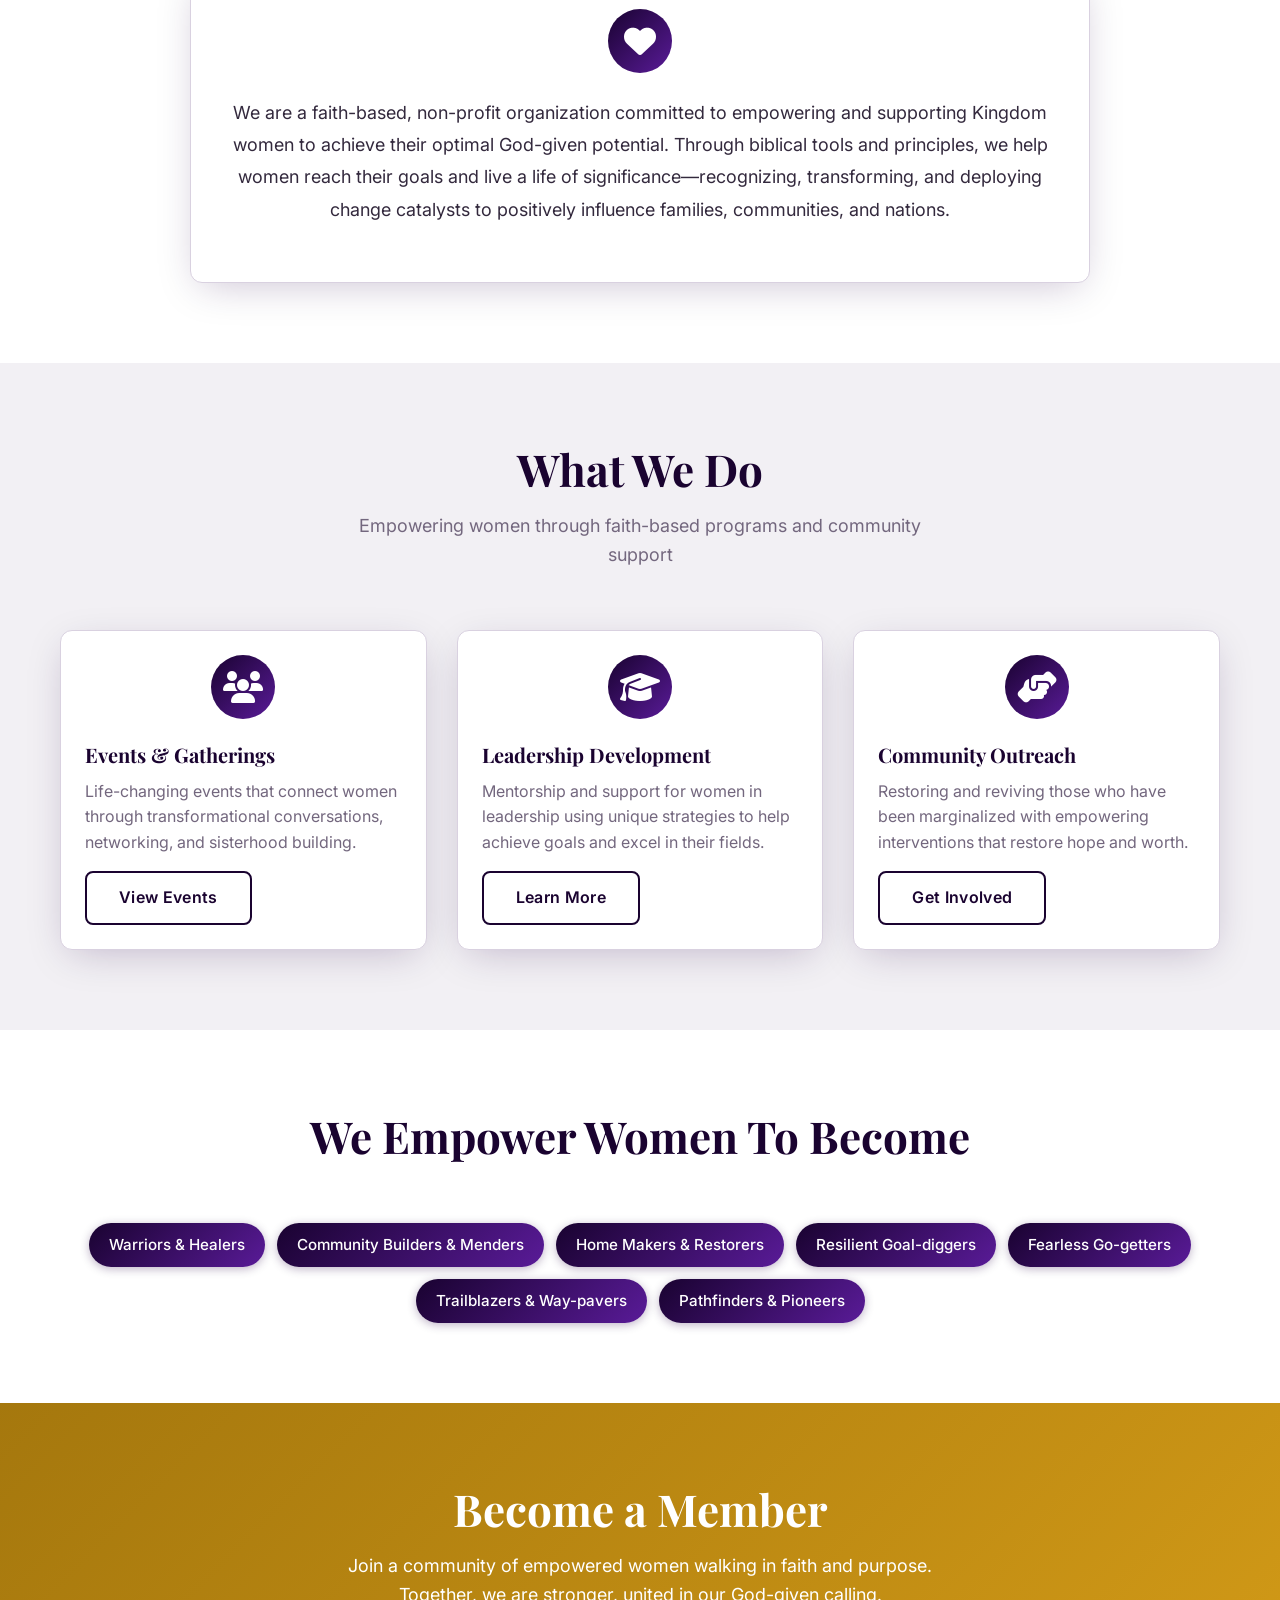
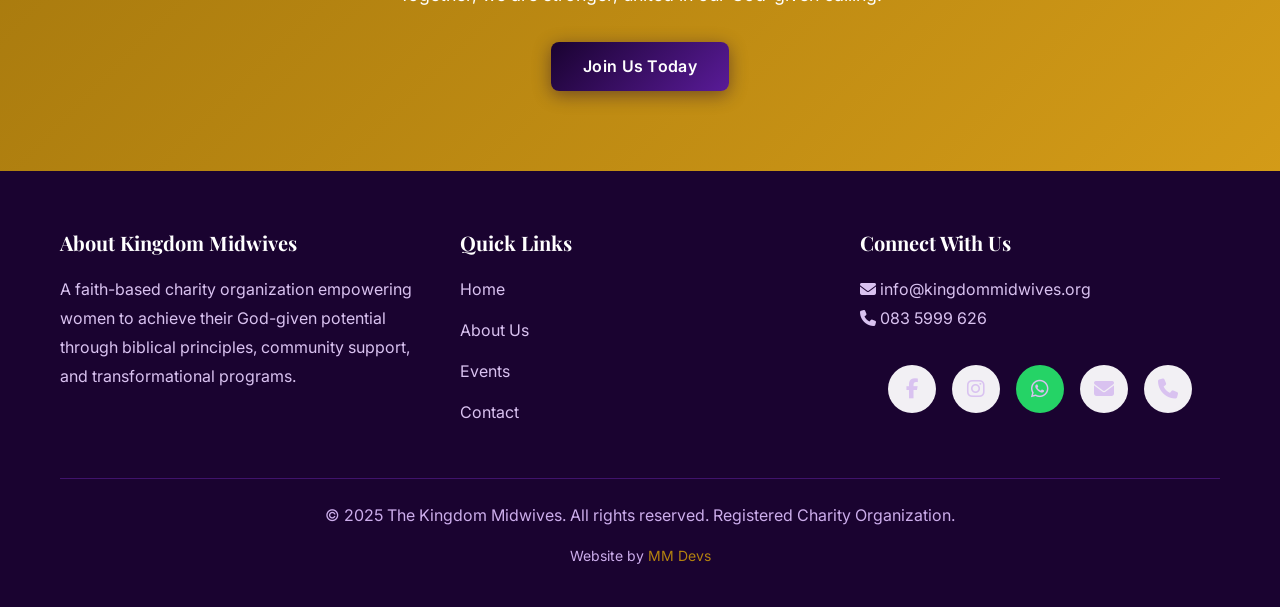
==== commit 8cd0db22: "modified:   about.html 	modified:   contact.html 	modified:   css/styles.css 	modified:   events.htm" ====
--- a/index.html
+++ b/index.html
@@ -34,7 +34,7 @@
         <li><a href="about.html" class="nav-link">About</a></li>
         <li><a href="events.html" class="nav-link">Events</a></li>
         <li><a href="contact.html" class="nav-link">Contact</a></li>
-        <li><a href="contact.html" class="btn btn-secondary">Become a Member</a></li>
+        <li><a href="contact.html" class="btn btn-secondary">Prayer Request</a></li>
       </ul>
 
       <button class="mobile-menu-btn" id="mobileMenuBtn" aria-label="Toggle mobile menu" aria-expanded="false">
--- a/css/styles.css
+++ b/css/styles.css
@@ -1,49 +1,49 @@
 /* ========================================
    Kingdom Midwives - Main Stylesheet
    ======================================== */
-
+ 
 /* ========================================
    Design System & CSS Variables
-   ======================================== */
+   =======================================*/
 :root {
   /* Primary Colors */
-  --primary: 270 60% 35%;           /* Royal Purple */
+  --primary: 270 90% 10%;           /* Deep Dark Purple */
   --primary-foreground: 0 0% 100%;  /* White text on purple */
-  --primary-light: 270 60% 65%;     /* Lighter purple for gradients */
-
+  --primary-light: 270 70% 40%;     /* Darker mid-purple for gradients */
+ 
   /* Secondary Colors */
-  --secondary: 45 100% 51%;         /* Gold */
-  --secondary-foreground: 270 60% 20%; /* Dark purple text on gold */
-
+  --secondary: 42 85% 38%;          /* Deep Antique Gold */
+  --secondary-foreground: 0 0% 100%; /* White text on dark gold */
+ 
   /* Accent */
-  --accent: 45 95% 60%;             /* Light gold accent */
-  --accent-foreground: 270 60% 20%;
-
+  --accent: 42 80% 46%;             /* Mid gold accent */
+  --accent-foreground: 0 0% 100%;
+ 
   /* Neutrals */
   --background: 0 0% 100%;          /* White */
   --foreground: 270 20% 20%;        /* Dark text */
   --muted: 270 15% 95%;             /* Very light purple */
   --muted-foreground: 270 10% 45%;  /* Muted text */
   --border: 270 20% 85%;            /* Light border */
-
+ 
   /* Card */
   --card: 0 0% 100%;
   --card-foreground: 270 20% 20%;
-
+ 
   /* Design Tokens */
   --radius: 8px;
-  --shadow-elegant: 0 10px 40px -10px hsl(270 60% 35% / 0.2);
-  --shadow-glow: 0 0 40px hsl(270 60% 65% / 0.4);
-  --gradient-primary: linear-gradient(135deg, hsl(270 60% 35%), hsl(270 60% 65%));
-  --gradient-gold: linear-gradient(135deg, hsl(45 100% 51%), hsl(45 95% 60%));
+  --shadow-elegant: 0 10px 40px -10px hsl(270 90% 15% / 0.25);
+  --shadow-glow: 0 0 40px hsl(270 70% 40% / 0.4);
+  --gradient-primary: linear-gradient(135deg, hsl(270, 90%, 10%), hsl(270 70% 35%));
+  --gradient-gold: linear-gradient(135deg, hsl(42 85% 35%), hsl(42 80% 46%));
   --transition-smooth: all 0.3s cubic-bezier(0.4, 0, 0.2, 1);
-
+ 
   /* Spacing */
   --section-padding: 80px;
   --component-spacing: 20px;
   --max-width: 1200px;
 }
-
+ 
 /* ========================================
    Base Styles & Reset
    ======================================== */
@@ -52,11 +52,11 @@
   padding: 0;
   box-sizing: border-box;
 }
-
+ 
 html {
   scroll-behavior: smooth;
 }
-
+ 
 body {
   font-family: 'Inter', -apple-system, BlinkMacSystemFont, 'Segoe UI', sans-serif;
   font-size: 16px;
@@ -65,7 +65,7 @@
   background: hsl(var(--background));
   overflow-x: hidden;
 }
-
+ 
 /* ========================================
    Typography
    ======================================== */
@@ -76,34 +76,34 @@
   color: hsl(var(--primary));
   margin-bottom: 1rem;
 }
-
+ 
 h1 { font-size: 3.5rem; }
 h2 { font-size: 2.75rem; }
 h3 { font-size: 2rem; }
 h4 { font-size: 1.5rem; }
 h5 { font-size: 1.25rem; }
 h6 { font-size: 1rem; }
-
+ 
 p {
   margin-bottom: 1rem;
   font-weight: 400;
 }
-
+ 
 a {
   text-decoration: none;
   color: inherit;
   transition: var(--transition-smooth);
 }
-
+ 
 ul, ol {
   margin-left: 1.5rem;
   margin-bottom: 1rem;
 }
-
+ 
 li {
   margin-bottom: 0.5rem;
 }
-
+ 
 /* ========================================
    Layout Utilities
    ======================================== */
@@ -112,27 +112,27 @@
   margin: 0 auto;
   padding: 0 20px;
 }
-
+ 
 .section {
   padding: var(--section-padding) 0;
 }
-
+ 
 .section-header {
   text-align: center;
   margin-bottom: 60px;
 }
-
+ 
 .section-title {
   margin-bottom: 16px;
 }
-
+ 
 .section-subtitle {
   font-size: 1.125rem;
   color: hsl(var(--muted-foreground));
   max-width: 600px;
   margin: 0 auto;
 }
-
+ 
 /* Gold Accent Line */
 .accent-line {
   width: 80px;
@@ -141,7 +141,7 @@
   margin: 20px auto;
   border-radius: 2px;
 }
-
+ 
 /* ========================================
    Navigation Bar
    ======================================== */
@@ -155,11 +155,11 @@
   z-index: 1000;
   transition: var(--transition-smooth);
 }
-
+ 
 .navbar.scrolled {
   box-shadow: 0 4px 30px rgba(0, 0, 0, 0.15);
 }
-
+ 
 .nav-container {
   display: flex;
   justify-content: space-between;
@@ -168,7 +168,7 @@
   max-width: var(--max-width);
   margin: 0 auto;
 }
-
+ 
 .nav-logo {
   font-family: 'Playfair Display', serif;
   font-size: 1.5rem;
@@ -177,14 +177,14 @@
   align-items: center;
   gap: 10px;
 }
-
+ 
 .nav-logo span {
   background: var(--gradient-gold);
   -webkit-background-clip: text;
   -webkit-text-fill-color: transparent;
   background-clip: text;
 }
-
+ 
 .nav-logo .logo-icon {
   width: 50px;
   height: 50px;
@@ -197,14 +197,14 @@
   overflow: hidden;
   flex-shrink: 0;
 }
-
+ 
 .nav-logo .logo-icon img {
   width: 100%;
   height: 100%;
   object-fit: cover;
   border-radius: 50%;
 }
-
+ 
 .nav-menu {
   display: flex;
   list-style: none;
@@ -212,14 +212,14 @@
   margin: 0;
   align-items: center;
 }
-
+ 
 .nav-link {
   font-weight: 500;
   color: hsl(var(--foreground));
   padding: 8px 0;
   position: relative;
 }
-
+ 
 .nav-link::after {
   content: '';
   position: absolute;
@@ -230,16 +230,16 @@
   background: var(--gradient-gold);
   transition: width 0.3s ease;
 }
-
+ 
 .nav-link:hover::after,
 .nav-link.active::after {
   width: 100%;
 }
-
+ 
 .nav-link.active {
   color: hsl(var(--primary));
 }
-
+ 
 /* Mobile Menu Button */
 .mobile-menu-btn {
   display: none;
@@ -250,7 +250,7 @@
   cursor: pointer;
   padding: 5px;
 }
-
+ 
 .mobile-menu-btn span {
   width: 25px;
   height: 3px;
@@ -258,19 +258,19 @@
   border-radius: 2px;
   transition: var(--transition-smooth);
 }
-
+ 
 .mobile-menu-btn.active span:nth-child(1) {
   transform: rotate(45deg) translate(8px, 8px);
 }
-
+ 
 .mobile-menu-btn.active span:nth-child(2) {
   opacity: 0;
 }
-
+ 
 .mobile-menu-btn.active span:nth-child(3) {
   transform: rotate(-45deg) translate(7px, -7px);
 }
-
+ 
 /* ========================================
    Buttons
    ======================================== */
@@ -285,41 +285,74 @@
   border: none;
   transition: var(--transition-smooth);
   font-family: 'Inter', sans-serif;
-}
-
+  letter-spacing: 0.02em;
+}
+ 
+/* Primary Button — Dark Purple */
 .btn-primary {
   background: var(--gradient-primary);
-  color: hsl(var(--primary-foreground));
-  box-shadow: 0 4px 15px rgba(128, 0, 128, 0.3);
-}
-
+  color: #ffffff;
+  box-shadow: 0 4px 18px rgba(20, 0, 50, 0.45);
+}
+ 
 .btn-primary:hover {
   transform: translateY(-2px);
-  box-shadow: 0 6px 20px rgba(128, 0, 128, 0.4);
-}
-
+  box-shadow: 0 8px 28px rgba(20, 0, 50, 0.60);
+  filter: brightness(1.15);
+}
+ 
+.btn-primary:active {
+  transform: translateY(0px);
+  box-shadow: 0 3px 10px rgba(20, 0, 50, 0.45);
+  filter: brightness(0.95);
+}
+ 
+.btn-primary:focus-visible {
+  outline: 3px solid hsl(270 90% 45%);
+  outline-offset: 3px;
+}
+ 
+/* Secondary Button — Gold (unchanged) */
 .btn-secondary {
   background: var(--gradient-gold);
   color: hsl(var(--secondary-foreground));
   box-shadow: 0 4px 15px rgba(255, 215, 0, 0.3);
 }
-
+ 
 .btn-secondary:hover {
   transform: translateY(-2px);
   box-shadow: 0 6px 20px rgba(255, 215, 0, 0.4);
 }
-
+ 
+.btn-secondary:active {
+  transform: translateY(0px);
+  box-shadow: 0 3px 10px rgba(255, 215, 0, 0.3);
+}
+ 
+/* Outline Button — Dark Purple border & text */
 .btn-outline {
   background: transparent;
   color: hsl(var(--primary));
   border: 2px solid hsl(var(--primary));
 }
-
+ 
 .btn-outline:hover {
   background: hsl(var(--primary));
-  color: hsl(var(--primary-foreground));
-}
-
+  color: #ffffff;
+  box-shadow: 0 6px 20px rgba(20, 0, 50, 0.45);
+  transform: translateY(-2px);
+}
+ 
+.btn-outline:active {
+  transform: translateY(0px);
+  box-shadow: none;
+}
+ 
+.btn-outline:focus-visible {
+  outline: 3px solid hsl(270 90% 45%);
+  outline-offset: 3px;
+}
+ 
 /* ========================================
    Cards
    ======================================== */
@@ -331,12 +364,12 @@
   transition: var(--transition-smooth);
   border: 1px solid hsl(var(--border));
 }
-
+ 
 .card:hover {
   transform: translateY(-5px);
-  box-shadow: 0 15px 50px -10px hsl(270 60% 35% / 0.3);
-}
-
+  box-shadow: 0 15px 50px -10px hsl(270 90% 10% / 0.35);
+}
+ 
 .card-image {
   width: 100%;
   height: 200px;
@@ -344,17 +377,66 @@
   border-radius: 8px;
   margin-bottom: 16px;
 }
-
+ 
 .card-title {
   font-size: 1.25rem;
   margin-bottom: 12px;
 }
-
+ 
 .card-text {
   color: hsl(var(--muted-foreground));
   margin-bottom: 16px;
 }
-
+ 
+/* ========================================
+   Page Hero (Events / About / Contact headers)
+   ======================================== */
+.page-hero {
+  position: relative;
+  margin-top: 72px;
+  padding: 120px 0 80px;
+  display: flex;
+  align-items: center;
+  justify-content: center;
+  text-align: center;
+  overflow: hidden;
+  color: white;
+}
+ 
+.page-hero-bg {
+  position: absolute;
+  inset: 0;
+  background-image: url('assets/images/events-header.jpg');
+  background-size: cover;
+  background-position: center;
+  background-repeat: no-repeat;
+  z-index: 0;
+}
+ 
+.page-hero-overlay {
+  position: absolute;
+  inset: 0;
+  background: linear-gradient(135deg, hsl(270 90% 10% / 0.88), hsl(270 70% 25% / 0.72));
+  z-index: 1;
+}
+ 
+.page-hero .container {
+  position: relative;
+  z-index: 2;
+}
+ 
+.page-hero .section-title {
+  color: white;
+  font-size: 3rem;
+  text-shadow: 0 2px 20px rgba(0,0,0,0.4);
+  margin-bottom: 16px;
+}
+ 
+.page-hero .section-subtitle {
+  color: rgba(255,255,255,0.88);
+  font-size: 1.2rem;
+}
+ 
 /* ========================================
    Hero Section
    ======================================== */
@@ -369,40 +451,43 @@
   overflow: hidden;
   margin-top: 72px;
 }
-
+ 
 .hero-background {
   position: absolute;
   top: 0;
   left: 0;
   width: 100%;
   height: 100%;
-  background: linear-gradient(135deg, #667eea 0%, #764ba2 100%);
+  background-image: url('../images/events/hero2-cta.jpeg');
+  background-size: cover;
+  background-position: center;
+  background-repeat: no-repeat;
   z-index: -2;
 }
-
+ 
 .hero-overlay {
   position: absolute;
   top: 0;
   left: 0;
   width: 100%;
   height: 100%;
-  background: linear-gradient(135deg, hsl(270 60% 35% / 0.85), hsl(270 60% 65% / 0.7));
+  background: linear-gradient(135deg, hsl(270 90% 10% / 0.90), hsl(270 70% 30% / 0.75));
   z-index: -1;
 }
-
+ 
 .hero-content {
   max-width: 800px;
   padding: 0 20px;
   animation: fadeInUp 1s ease-out;
 }
-
+ 
 .hero-title {
   font-size: 4rem;
   color: white;
   margin-bottom: 20px;
   text-shadow: 0 2px 20px rgba(0, 0, 0, 0.3);
 }
-
+ 
 .hero-subtitle {
   font-size: 1.5rem;
   margin-bottom: 40px;
@@ -410,14 +495,14 @@
   font-weight: 300;
   opacity: 0.95;
 }
-
+ 
 .hero-cta {
   display: flex;
   gap: 20px;
   justify-content: center;
   flex-wrap: wrap;
 }
-
+ 
 /* ========================================
    Grid Layouts
    ======================================== */
@@ -425,19 +510,19 @@
   display: grid;
   gap: 30px;
 }
-
+ 
 .grid-2 {
   grid-template-columns: repeat(2, 1fr);
 }
-
+ 
 .grid-3 {
   grid-template-columns: repeat(3, 1fr);
 }
-
+ 
 .grid-4 {
   grid-template-columns: repeat(4, 1fr);
 }
-
+ 
 /* ========================================
    Scripture Section
    ======================================== */
@@ -446,7 +531,7 @@
   padding: 60px 0;
   text-align: center;
 }
-
+ 
 .scripture-quote {
   font-family: 'Playfair Display', serif;
   font-size: 1.75rem;
@@ -456,7 +541,7 @@
   margin: 0 auto;
   line-height: 1.8;
 }
-
+ 
 .scripture-reference {
   font-family: 'Inter', sans-serif;
   font-size: 1rem;
@@ -464,7 +549,7 @@
   margin-top: 20px;
   font-weight: 500;
 }
-
+ 
 /* ========================================
    Mission Section
    ======================================== */
@@ -474,7 +559,7 @@
   text-align: center;
   padding: 40px;
 }
-
+ 
 .mission-icon {
   width: 64px;
   height: 64px;
@@ -487,13 +572,13 @@
   color: white;
   font-size: 32px;
 }
-
+ 
 .mission-text {
   font-size: 1.125rem;
   line-height: 1.8;
   color: hsl(var(--foreground));
 }
-
+ 
 /* ========================================
    CTA Section
    ======================================== */
@@ -502,12 +587,12 @@
   padding: 80px 0;
   text-align: center;
 }
-
+ 
 .cta-section h2 {
   color: hsl(var(--secondary-foreground));
   margin-bottom: 16px;
 }
-
+ 
 .cta-text {
   font-size: 1.125rem;
   color: hsl(var(--secondary-foreground));
@@ -516,14 +601,14 @@
   margin-left: auto;
   margin-right: auto;
 }
-
+ 
 /* ========================================
    Team Section
    ======================================== */
 .team-member {
   text-align: center;
 }
-
+ 
 .team-photo {
   width: 200px;
   height: 200px;
@@ -533,17 +618,17 @@
   border: 4px solid hsl(var(--primary));
   box-shadow: var(--shadow-elegant);
 }
-
+ 
 .team-name {
   font-size: 1.25rem;
   margin-bottom: 8px;
 }
-
+ 
 .team-role {
   color: hsl(var(--muted-foreground));
   font-size: 0.95rem;
 }
-
+ 
 /* ========================================
    Event Cards
    ======================================== */
@@ -552,7 +637,7 @@
   flex-direction: column;
   height: 100%;
 }
-
+ 
 .event-image {
   width: 100%;
   height: 250px;
@@ -560,7 +645,7 @@
   border-radius: 8px;
   margin-bottom: 20px;
 }
-
+ 
 .event-date {
   display: inline-block;
   background: var(--gradient-primary);
@@ -571,7 +656,7 @@
   margin-bottom: 12px;
   font-weight: 600;
 }
-
+ 
 .event-location {
   color: hsl(var(--muted-foreground));
   font-size: 0.95rem;
@@ -580,12 +665,12 @@
   align-items: center;
   gap: 8px;
 }
-
+ 
 .event-description {
   flex-grow: 1;
   margin-bottom: 20px;
 }
-
+ 
 /* ========================================
    Contact Form
    ======================================== */
@@ -595,18 +680,18 @@
   gap: 60px;
   align-items: start;
 }
-
+ 
 .form-group {
   margin-bottom: 24px;
 }
-
+ 
 .form-label {
   display: block;
   margin-bottom: 8px;
   font-weight: 500;
   color: hsl(var(--foreground));
 }
-
+ 
 .form-input,
 .form-textarea,
 .form-select {
@@ -619,44 +704,44 @@
   transition: var(--transition-smooth);
   background: hsl(var(--background));
 }
-
+ 
 .form-input:focus,
 .form-textarea:focus,
 .form-select:focus {
   outline: none;
   border-color: hsl(var(--primary));
-  box-shadow: 0 0 0 3px hsl(270 60% 35% / 0.1);
-}
-
+  box-shadow: 0 0 0 3px hsl(270 90% 10% / 0.18);
+}
+ 
 .form-textarea {
   min-height: 150px;
   resize: vertical;
 }
-
+ 
 .form-error {
   color: #dc2626;
   font-size: 0.875rem;
   margin-top: 4px;
   display: none;
 }
-
+ 
 .form-error.active {
   display: block;
 }
-
+ 
 /* Contact Info Card */
 .contact-info-card {
   position: sticky;
   top: 100px;
 }
-
+ 
 .contact-info-item {
   display: flex;
   align-items: start;
   gap: 16px;
   margin-bottom: 24px;
 }
-
+ 
 .contact-icon {
   width: 48px;
   height: 48px;
@@ -669,17 +754,17 @@
   font-size: 20px;
   flex-shrink: 0;
 }
-
+ 
 .contact-info-text h4 {
   font-size: 1rem;
   margin-bottom: 4px;
 }
-
+ 
 .contact-info-text p {
   margin: 0;
   color: hsl(var(--muted-foreground));
 }
-
+ 
 /* ========================================
    Social Media Links
    ======================================== */
@@ -689,7 +774,7 @@
   justify-content: center;
   margin-top: 32px;
 }
-
+ 
 .social-link {
   width: 48px;
   height: 48px;
@@ -702,14 +787,14 @@
   font-size: 20px;
   transition: var(--transition-smooth);
 }
-
+ 
 .social-link:hover {
   background: var(--gradient-primary);
   color: white;
   transform: translateY(-3px);
   box-shadow: var(--shadow-elegant);
 }
-
+ 
 /* ========================================
    Footer
    ======================================== */
@@ -718,46 +803,46 @@
   color: hsl(var(--primary-foreground));
   padding: 60px 0 0;
 }
-
+ 
 .footer-content {
   display: grid;
   grid-template-columns: repeat(3, 1fr);
   gap: 40px;
   margin-bottom: 40px;
 }
-
+ 
 .footer-section h3 {
   color: hsl(var(--primary-foreground));
   font-size: 1.25rem;
   margin-bottom: 20px;
 }
-
+ 
 .footer-section p,
 .footer-section a {
-  color: hsl(270 60% 90%);
+  color: hsl(270 60% 85%);
   line-height: 1.8;
 }
-
+ 
 .footer-links {
   list-style: none;
   margin: 0;
 }
-
+ 
 .footer-links li {
   margin-bottom: 12px;
 }
-
+ 
 .footer-links a:hover {
   color: hsl(var(--secondary));
 }
-
+ 
 .footer-bottom {
-  border-top: 1px solid hsl(270 60% 45%);
+  border-top: 1px solid hsl(270 70% 25%);
   padding: 24px 0;
   text-align: center;
-  color: hsl(270 60% 85%);
-}
-
+  color: hsl(270 60% 80%);
+}
+ 
 /* ========================================
    Badges / Pills
    ======================================== */
@@ -767,7 +852,7 @@
   gap: 12px;
   justify-content: center;
 }
-
+ 
 .badge {
   background: var(--gradient-primary);
   color: white;
@@ -775,9 +860,9 @@
   border-radius: 25px;
   font-size: 0.95rem;
   font-weight: 500;
-  box-shadow: 0 2px 10px rgba(128, 0, 128, 0.2);
-}
-
+  box-shadow: 0 2px 10px rgba(40, 0, 70, 0.3);
+}
+ 
 /* ========================================
    Animations
    ======================================== */
@@ -791,7 +876,7 @@
     transform: translateY(0);
   }
 }
-
+ 
 @keyframes fadeIn {
   from {
     opacity: 0;
@@ -800,22 +885,22 @@
     opacity: 1;
   }
 }
-
+ 
 .fade-in {
   animation: fadeIn 0.8s ease-out;
 }
-
+ 
 .animate-on-scroll {
   opacity: 0;
   transform: translateY(20px);
   transition: opacity 0.6s ease-out, transform 0.6s ease-out;
 }
-
+ 
 .animate-on-scroll.fade-in {
   opacity: 1;
   transform: translateY(0);
 }
-
+ 
 /* ========================================
    WhatsApp Integration
    ======================================== */
@@ -837,17 +922,17 @@
   text-decoration: none;
   animation: whatsapp-pulse 2s infinite;
 }
-
+ 
 .whatsapp-float:hover {
   transform: scale(1.1) translateY(-3px);
   box-shadow: 0 6px 25px rgba(37, 211, 102, 0.5);
 }
-
+ 
 .whatsapp-float i {
   color: white;
   font-size: 32px;
 }
-
+ 
 .whatsapp-tooltip {
   position: absolute;
   right: 70px;
@@ -865,13 +950,13 @@
   color: hsl(var(--foreground));
   font-weight: 500;
 }
-
+ 
 .whatsapp-float:hover .whatsapp-tooltip {
   opacity: 1;
   visibility: visible;
   right: 75px;
 }
-
+ 
 @keyframes whatsapp-pulse {
   0%, 100% {
     box-shadow: 0 4px 20px rgba(37, 211, 102, 0.4);
@@ -880,7 +965,7 @@
     box-shadow: 0 4px 30px rgba(37, 211, 102, 0.7);
   }
 }
-
+ 
 /* WhatsApp Link in Contact Info */
 .whatsapp-link {
   color: #25D366;
@@ -889,39 +974,39 @@
   align-items: center;
   gap: 8px;
 }
-
+ 
 .whatsapp-link:hover {
   color: #128C7E;
   transform: translateX(3px);
 }
-
+ 
 /* ========================================
    Utility Classes
    ======================================== */
 .text-center { text-align: center; }
 .text-left { text-align: left; }
 .text-right { text-align: right; }
-
+ 
 .mt-1 { margin-top: 8px; }
 .mt-2 { margin-top: 16px; }
 .mt-3 { margin-top: 24px; }
 .mt-4 { margin-top: 32px; }
 .mt-5 { margin-top: 40px; }
-
+ 
 .mb-1 { margin-bottom: 8px; }
 .mb-2 { margin-bottom: 16px; }
 .mb-3 { margin-bottom: 24px; }
 .mb-4 { margin-bottom: 32px; }
 .mb-5 { margin-bottom: 40px; }
-
+ 
 .flex { display: flex; }
 .flex-center { display: flex; justify-content: center; align-items: center; }
 .gap-1 { gap: 8px; }
 .gap-2 { gap: 16px; }
 .gap-3 { gap: 24px; }
-
+ 
 .hidden { display: none; }
-
+ 
 /* ========================================
    Accessibility
    ======================================== */
@@ -936,17 +1021,17 @@
   white-space: nowrap;
   border-width: 0;
 }
-
+ 
 /* Focus styles for keyboard navigation */
 a:focus-visible,
 button:focus-visible,
 input:focus-visible,
 textarea:focus-visible,
 select:focus-visible {
-  outline: 3px solid hsl(var(--secondary));
+  outline: 3px solid hsl(270 90% 35%);
   outline-offset: 2px;
 }
-
+ 
 /* ========================================
    Programs List
    ======================================== */
@@ -954,17 +1039,17 @@
   max-width: 900px;
   margin: 0 auto;
 }
-
+ 
 .program-item {
   margin-bottom: 40px;
   padding-bottom: 40px;
   border-bottom: 1px solid hsl(var(--border));
 }
-
+ 
 .program-item:last-child {
   border-bottom: none;
 }
-
+ 
 .program-number {
   display: inline-block;
   width: 40px;
@@ -977,21 +1062,21 @@
   font-weight: 700;
   margin-bottom: 16px;
 }
-
+ 
 .program-title {
   font-size: 1.5rem;
   margin-bottom: 12px;
 }
-
+ 
 .program-description {
   color: hsl(var(--foreground));
   line-height: 1.8;
 }
-
+ 
 .program-scripture {
   font-style: italic;
   color: hsl(var(--muted-foreground));
   margin-top: 12px;
   padding-left: 20px;
   border-left: 3px solid hsl(var(--secondary));
-}
+}
